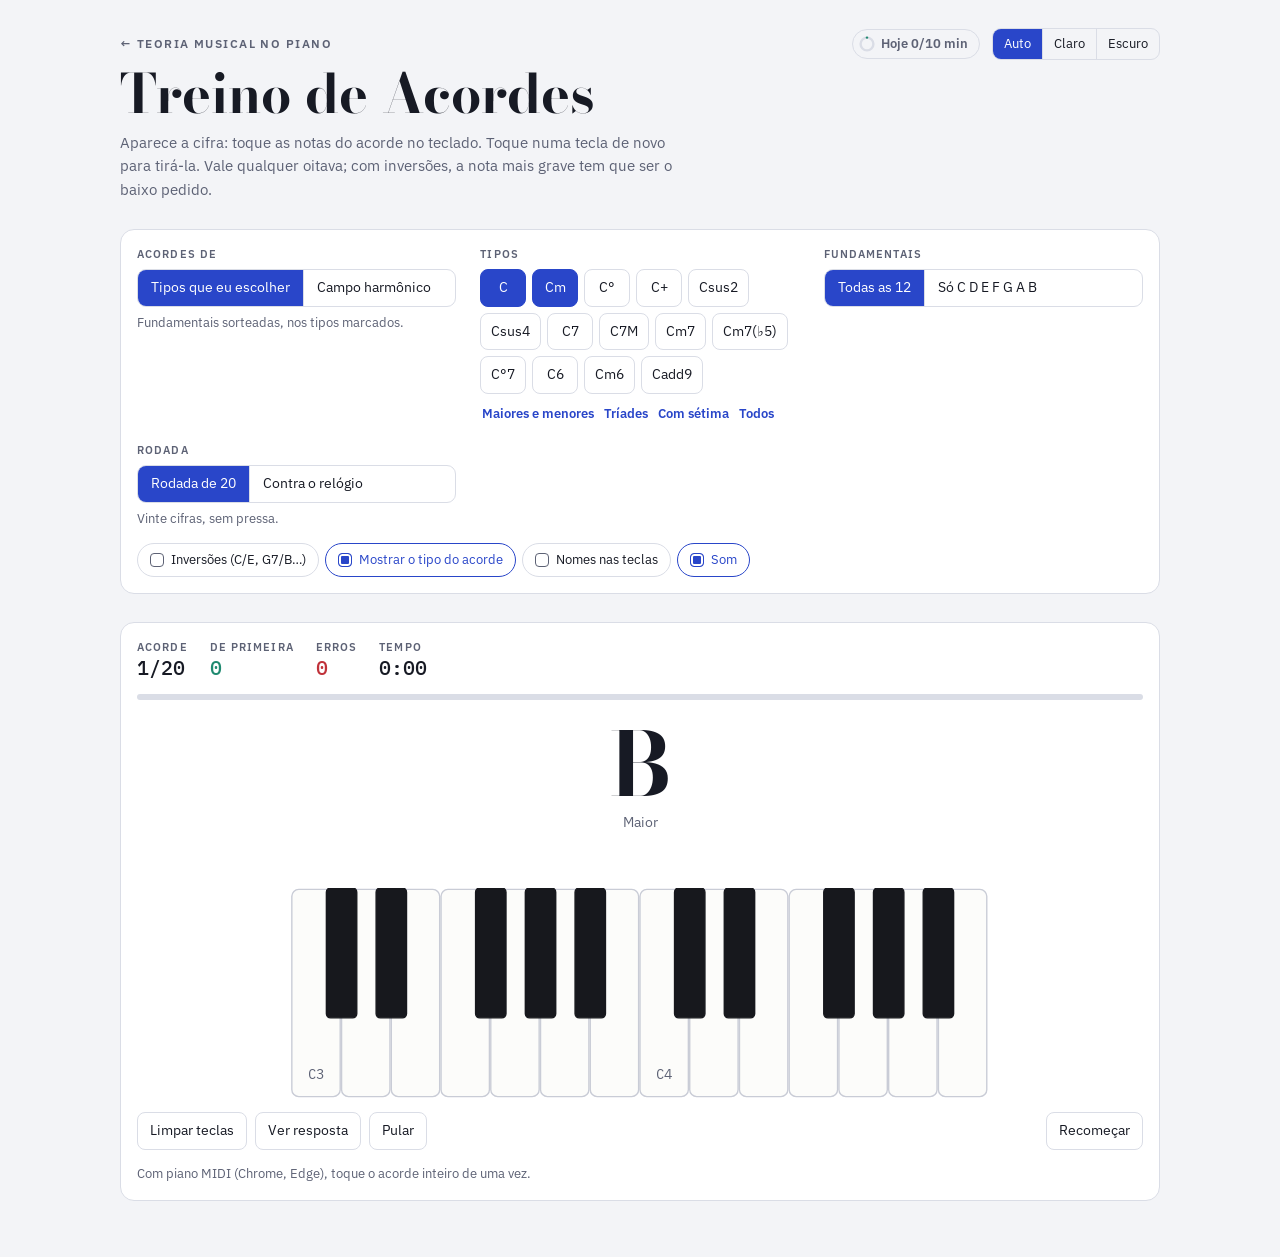
==== acordes.html @ 909e8b54 "Treino de Acordes: ver a cifra e tocar no teclado Nova página acordes.html: tipos escolhidos (tríade" ====
<!doctype html>
<html lang="pt-BR">
<head>
<meta charset="utf-8">
<meta name="viewport" content="width=device-width,initial-scale=1,viewport-fit=cover">
<meta name="description" content="Treino de acordes: veja a cifra e toque as notas no teclado. Tríades, tétrades, inversões e campo harmônico.">
<meta name="theme-color" content="#F3F4F7" media="(prefers-color-scheme: light)">
<meta name="theme-color" content="#10121A" media="(prefers-color-scheme: dark)">
<meta name="apple-mobile-web-app-capable" content="yes">
<meta name="mobile-web-app-capable" content="yes">
<meta name="apple-mobile-web-app-title" content="Teoria no Piano">
<link rel="icon" href="icon.svg" type="image/svg+xml">
<link rel="apple-touch-icon" href="apple-touch-icon.png">
<link rel="manifest" href="manifest.webmanifest">
<link rel="stylesheet" href="style.css">
<script src="theme.js"></script>
<script src="versao.js" defer></script>
<script src="music.js"></script>
<script src="progresso.js"></script>
<title>Treino de Acordes</title>
<link rel="preconnect" href="https://fonts.googleapis.com">
<link rel="preconnect" href="https://fonts.gstatic.com" crossorigin>
<link rel="stylesheet" href="https://fonts.googleapis.com/css2?family=Bodoni+Moda:opsz,wght@6..96,500;6..96,700&family=IBM+Plex+Mono:wght@400;500&family=IBM+Plex+Sans:wght@400;500;600&display=swap">
<style>
section{display:flex;flex-direction:column;gap:12px}
.card{background:var(--surface);border:1px solid var(--line);border-radius:14px;padding:16px;display:flex;flex-direction:column;gap:14px;min-width:0}
.lbl{font-size:11px;letter-spacing:.1em;text-transform:uppercase;color:var(--muted);font-weight:600}
.row{display:flex;flex-wrap:wrap;gap:6px;align-items:center}
.ctls{display:grid;grid-template-columns:repeat(auto-fit,minmax(260px,1fr));gap:14px 24px}
.ctl{display:flex;flex-direction:column;gap:6px;min-width:0}
.chip{font-family:var(--sans)}
.chip.mono{font-family:var(--mono)}
#tonics{display:grid;grid-template-columns:repeat(6,minmax(0,1fr));gap:4px;max-width:420px}
#tonics .chip{min-width:0;padding:6px 3px;font-size:13px;font-family:var(--mono)}
.toggle{border:1px solid var(--line);background:transparent;border-radius:999px;padding:6px 12px;font-size:13px;display:inline-flex;gap:7px;align-items:center}
.toggle::before{content:"";width:14px;height:14px;border-radius:4px;border:1.5px solid var(--muted);box-sizing:border-box}
.toggle[aria-pressed="true"]{border-color:var(--accent);color:var(--accent)}
.toggle[aria-pressed="true"]::before{background:var(--accent);border-color:var(--accent);box-shadow:inset 0 0 0 2px var(--surface)}
.link{border:0;background:none;color:var(--accent);font-size:13px;font-weight:600;padding:4px 2px}
.link:hover{text-decoration:underline}

.stats{display:flex;flex-wrap:wrap;gap:8px 22px;align-items:baseline}
.stat{display:flex;flex-direction:column}
.stat b{font-family:var(--mono);font-size:20px;font-weight:500;line-height:1.2}
.stat.ok b{color:var(--t)} .stat.err b{color:var(--d)}
.stat.rec{margin-left:auto;text-align:right}
.bar{height:6px;border-radius:99px;background:var(--line);overflow:hidden}
.bar span{display:block;height:100%;width:0;background:var(--accent);border-radius:inherit;transition:width .2s}
.prompt{display:flex;flex-direction:column;align-items:center;gap:4px;padding:6px 0 2px;text-align:center}
.cifra{font-family:var(--display);font-weight:700;font-size:clamp(56px,12vw,88px);line-height:1}
.cifra.ok{color:var(--t)}
.sub{font-size:14px;color:var(--muted);min-height:1.4em}
.feedback{min-height:1.6em;font-size:15px;font-weight:600;margin:0;text-align:center}
.feedback.ok{color:var(--t)} .feedback.err{color:var(--d)}
.kbd-scroll{overflow-x:auto;max-width:100%;-webkit-overflow-scrolling:touch}
#piano{display:block;width:100%;height:auto;max-height:210px;touch-action:manipulation;user-select:none;-webkit-user-select:none}
.actions{display:flex;flex-wrap:wrap;gap:8px;align-items:center}
.result{display:grid;grid-template-columns:minmax(0,1fr) minmax(0,1.2fr);gap:14px}
.big{font-family:var(--display);font-weight:700;font-size:clamp(44px,8vw,64px);line-height:1}
.big small{font-size:.45em;color:var(--muted);font-weight:500}
dl{display:grid;grid-template-columns:auto 1fr;gap:6px 14px;margin:0;font-size:14px}
dt{color:var(--muted)} dd{margin:0;font-family:var(--mono);font-size:13.5px}
.missed{display:flex;flex-wrap:wrap;gap:6px}
.missed span{font-family:var(--mono);font-size:13px;padding:4px 9px;border-radius:999px;background:var(--d-soft);color:var(--d)}
.newrec{color:var(--t);font-weight:600;font-size:14px;margin:0}
.empty{color:var(--muted);font-size:14px;margin:0}
@media (max-width:700px){ .result{grid-template-columns:1fr} }
</style>
</head>
<body>
<div class="wrap">
  <header>
    <div class="top-bar">
      <a class="eyebrow" href="index.html">← Teoria musical no piano</a>
      <div class="seg theme" id="theme" role="group" aria-label="Tema"></div>
    </div>
    <h1>Treino de Acordes</h1>
    <p class="lede">Aparece a cifra: toque as notas do acorde no teclado. Toque numa tecla de novo para tirá-la. Vale qualquer oitava; com inversões, a nota mais grave tem que ser o baixo pedido.</p>
  </header>

  <section>
    <div class="card">
      <div class="ctls">
        <div class="ctl"><span class="lbl">Acordes de</span><div class="seg" id="sources" role="group" aria-label="De onde vêm os acordes"></div><span class="hint" id="sourceHint"></span></div>
        <div class="ctl" id="typesCtl"><span class="lbl">Tipos</span><div class="row" id="types" role="group" aria-label="Tipos de acorde"></div><div class="row" id="presets"></div></div>
        <div class="ctl" id="rootsCtl"><span class="lbl">Fundamentais</span><div class="seg" id="roots" role="group" aria-label="Fundamentais"></div></div>
        <div class="ctl" id="fieldCtl"><span class="lbl">Tom</span><div class="row"><div class="seg" id="modes" role="group" aria-label="Escala"></div><div class="seg" id="sizes" role="group" aria-label="Tríades ou tétrades"></div></div><div id="tonics" role="group" aria-label="Tom"></div></div>
        <div class="ctl"><span class="lbl">Rodada</span><div class="seg" id="rounds" role="group" aria-label="Rodada"></div><span class="hint" id="roundHint"></span></div>
      </div>
      <div class="row" id="opts"></div>
    </div>
  </section>

  <section id="train">
    <div class="card">
      <div class="stats">
        <div class="stat"><span class="lbl">Acorde</span><b id="sNum"></b></div>
        <div class="stat ok"><span class="lbl">De primeira</span><b id="sOk">0</b></div>
        <div class="stat err"><span class="lbl">Erros</span><b id="sErr">0</b></div>
        <div class="stat"><span class="lbl" id="sTimeLbl">Tempo</span><b id="sTime">0:00</b></div>
        <div class="stat rec" id="recBox" hidden><span class="lbl">Recorde</span><b id="sRec">–</b></div>
      </div>
      <div class="bar"><span id="bar"></span></div>
      <div class="prompt"><div class="cifra" id="cifra" aria-live="polite"></div><div class="sub" id="sub"></div></div>
      <p class="feedback" id="fb" aria-live="polite"></p>
      <div class="kbd-scroll"><svg id="piano" role="group" aria-label="Teclado: toque as notas do acorde"></svg></div>
      <div class="actions">
        <button class="btn" id="clear" type="button">Limpar teclas</button>
        <button class="btn" id="hint" type="button">Ver resposta</button>
        <button class="btn" id="skip" type="button">Pular</button>
        <button class="btn" id="restart" type="button" style="margin-left:auto">Recomeçar</button>
      </div>
      <span class="hint" id="midiInfo">Com piano MIDI (Chrome, Edge), toque o acorde inteiro de uma vez.</span>
    </div>
  </section>

  <section id="done" hidden>
    <h2>Resultado</h2>
    <div class="result">
      <div class="card">
        <span class="lbl" id="rLbl">Acertos de primeira</span>
        <div class="big" id="rScore"></div>
        <p class="newrec" id="rRec" hidden></p>
        <dl><dt>Erros</dt><dd id="rErr"></dd><dt>Tempo</dt><dd id="rTime"></dd><dt>Por acorde</dt><dd id="rAvg"></dd></dl>
        <div class="actions"><button class="btn primary" id="again" type="button">Treinar de novo</button></div>
      </div>
      <div class="card"><span class="lbl">Acordes em que você errou</span><div class="missed" id="rMissed"></div></div>
    </div>
  </section>
</div>

<script>
(function(){
  const {parse,niceT,spellAt,playNotes,keyboard,midi}=Music;
  const $=id=>document.getElementById(id);
  function h(tag,attrs={},...kids){const e=document.createElement(tag);for(const k in attrs){if(k==='class')e.className=attrs[k];else e.setAttribute(k,attrs[k]);}kids.flat().forEach(c=>c!=null&&e.append(c));return e;}
  const rnd=a=>a[Math.floor(Math.random()*a.length)];
  const store=(k,v)=>{try{localStorage.setItem(k,JSON.stringify(v));}catch(e){}};
  const load=(k,d)=>{try{return JSON.parse(localStorage.getItem(k))??d;}catch(e){return d;}};
  const fmtTime=ms=>{const s=Math.max(0,Math.round(ms/1000));return Math.floor(s/60)+':'+String(s%60).padStart(2,'0');};

  // Tipos: semitons, graus (letras a partir da fundamental, para a grafia) e sufixo da cifra
  const TYPES=[
    ['M','Maior','',[0,4,7],[0,2,4]],['m','Menor','m',[0,3,7],[0,2,4]],['dim','Diminuto','°',[0,3,6],[0,2,4]],['aug','Aumentado','+',[0,4,8],[0,2,4]],
    ['sus2','Sus2','sus2',[0,2,7],[0,1,4]],['sus4','Sus4','sus4',[0,5,7],[0,3,4]],
    ['7','Com sétima (7)','7',[0,4,7,10],[0,2,4,6]],['7M','Sétima maior (7M)','7M',[0,4,7,11],[0,2,4,6]],['m7','Menor com sétima (m7)','m7',[0,3,7,10],[0,2,4,6]],
    ['m7b5','Meio-diminuto (m7(♭5))','m7(♭5)',[0,3,6,10],[0,2,4,6]],['dim7','Diminuto com sétima (°7)','°7',[0,3,6,9],[0,2,4,6]],
    ['6','Com sexta (6)','6',[0,4,7,9],[0,2,4,5]],['m6','Menor com sexta (m6)','m6',[0,3,7,9],[0,2,4,5]],['add9','Com nona (add9)','add9',[0,4,7,2],[0,2,4,1]]
  ].map(([k,name,suf,iv,deg])=>({k,name,suf,iv,deg}));
  const T=k=>TYPES.find(t=>t.k===k);
  const PRESETS=[['Maiores e menores',['M','m']],['Tríades',['M','m','dim','aug']],['Com sétima',['7','7M','m7','m7b5','dim7']],['Todos',TYPES.map(t=>t.k)]];
  // Grafias usuais de cada fundamental (acordes maiores e menores preferem grafias diferentes)
  const ROOTS_MAJ=['C','Db','D','Eb','E','F','F#','G','Ab','A','Bb','B'], ROOTS_MIN=['C','C#','D','Eb','E','F','F#','G','G#','A','Bb','B'];
  const SCALES={maior:{name:'Maior',iv:[0,2,4,5,7,9,11],tonics:ROOTS_MAJ,tri:['M','m','m','M','M','m','dim'],tet:['7M','m7','m7','7M','7','m7','m7b5'],roman:['I','ii','iii','IV','V','vi','vii°']},
    menor:{name:'Menor',iv:[0,2,3,5,7,8,11],tonics:ROOTS_MIN,tri:['m','dim','M','m','M','M','dim'],tet:['m7','m7b5','7M','m7','7','7M','dim7'],roman:['i','ii°','III','iv','V','VI','vii°']}};
  const TOTAL=20, CLOCK=60;

  const S={source:'livre',types:['M','m'],roots:'todas',mode:'maior',tonic:'C',size:'tri',round:'count',inv:false,formula:true,names:false,sound:true};
  Object.assign(S,load('acordes-cfg',{}));
  S.types=(S.types||[]).filter(k=>T(k)); if(!S.types.length) S.types=['M','m'];
  if(!SCALES[S.mode]) S.mode='maior'; if(!SCALES[S.mode].tonics.includes(S.tonic)) S.tonic='C';
  const save=()=>store('acordes-cfg',S);
  const timed=()=>S.round==='clock';

  // ---------- Acordes ----------
  function makeChord(rootName,type,degree){
    const t=T(type), {li,pc}=parse(rootName);
    const notes=t.iv.map((x,i)=>spellAt(li+t.deg[i],(pc+x)%12));
    // Inversão: 3ª, 5ª ou 7ª no baixo (na add9, só 3ª ou 5ª); 0 = fundamental no baixo
    const options=t.k==='add9'?3:t.iv.length, inv=S.inv?Math.floor(Math.random()*options):0;
    const bass=inv?notes[inv]:null;
    return {type:t,notes,pcs:new Set(notes.map(n=>n.pc)),bass,degree,cifra:niceT(rootName)+t.suf+(bass?'/'+bass.name:'')};
  }
  function genChord(prev){
    let c, tries=0;
    do{
      if(S.source==='campo'){const Sc=SCALES[S.mode], {li,pc}=parse(S.tonic), d=Math.floor(Math.random()*7), n=spellAt(li+d,(pc+Sc.iv[d])%12);
        c=makeChord(n.letter+(n.acc>0?'#'.repeat(n.acc):'b'.repeat(-n.acc)),(S.size==='tri'?Sc.tri:Sc.tet)[d],Sc.roman[d]);}
      else {const type=rnd(S.types), minorish=/^m|dim/.test(type), pool=(minorish?ROOTS_MIN:ROOTS_MAJ).filter(r=>S.roots==='todas'||r.length===1);
        c=makeChord(rnd(pool),type,null);}
    }while(prev&&c.cifra===prev.cifra&&tries++<20);
    return c;
  }
  const noteList=c=>c.notes.map(n=>n.sol).join(' – ');

  // ---------- Rodada ----------
  let R=null, held=new Set(), sel=new Map(); // sel: tecla → 'ok' | 'bad' (teclado da tela); held: teclas presas no MIDI
  const kb=keyboard($('piano'),m=>tap(m));
  function newRound(){
    R={i:0,items:[],errors:0,start:null,end:null,revealed:false,locked:false};
    R.items.push({c:genChord(null),tries:0});
    $('done').hidden=true; sel.clear(); show(); stats();
  }
  const cur=()=>R.items[R.i];
  function show(){
    const it=cur(), c=it.c;
    $('cifra').textContent=c.cifra; $('cifra').className='cifra';
    const parts=[];
    if(c.degree) parts.push('Grau '+c.degree+' em '+niceT(S.tonic)+' '+SCALES[S.mode].name.toLowerCase());
    if(S.formula) parts.push(c.type.name+(c.bass?' · baixo em '+c.bass.sol:''));
    $('sub').textContent=parts.join(' · ');
    setFb('',''); drawKeys();
  }
  function drawKeys(){
    const it=R&&cur(), fills=new Map();
    sel.forEach((v,m)=>fills.set(m,v==='ok'?'var(--t)':'var(--d)'));
    // Resposta: a nota do baixo (ou a fundamental) na oitava de baixo e as outras logo acima dela
    const marks=new Set();
    if(R&&R.revealed&&it){const b=48+(it.c.bass||it.c.notes[0]).pc; it.c.notes.forEach(n=>marks.add(b+((n.pc-b)%12+12)%12));}
    kb.set({lo:48,hi:71,names:S.names,fills,marks});
  }
  function setFb(t,cls){$('fb').textContent=t;$('fb').className='feedback'+(cls?' '+cls:'');}
  const recKey=()=>[S.source,S.source==='campo'?S.mode+S.tonic+S.size:S.types.slice().sort().join('.')+S.roots,S.inv?1:0].join('|');
  function stats(){
    const ok=R.items.filter(x=>x.done&&!x.tries).length, el=R.start?(R.end||Date.now())-R.start:0;
    $('sNum').textContent=timed()?String(R.i):Math.min(R.i+1,TOTAL)+'/'+TOTAL; $('sOk').textContent=ok; $('sErr').textContent=R.errors;
    $('sTimeLbl').textContent=timed()?'Restam':'Tempo';
    $('sTime').textContent=fmtTime(timed()?CLOCK*1000-el:el);
    $('bar').style.width=(timed()?Math.min(100,el/CLOCK/10):R.i/TOTAL*100)+'%';
    $('recBox').hidden=!timed(); const rec=load('acordes-recordes',{})[recKey()]; $('sRec').textContent=rec!=null?rec:'–';
  }
  setInterval(()=>{if(!R||!R.start||R.end) return; stats(); if(timed()&&Date.now()-R.start>=CLOCK*1000){R.end=Date.now();finish();}},250);

  // Tecla do teclado da tela: liga/desliga. Nota fora do acorde conta erro e fica vermelha até você tirar.
  function tap(m){
    if(!R||R.end||R.locked) return;
    const it=cur(), okKeys=()=>[...sel].filter(([,v])=>v==='ok').map(([k])=>k);
    if(sel.has(m)){sel.delete(m); if(okKeys().length) check(okKeys()); else setFb('',''); drawKeys(); return;}  // tirar uma tecla também confere de novo
    if(S.sound) playNotes([m],{dur:0.9});
    if(!R.start) R.start=Date.now();
    if(it.c.pcs.has(m%12)){sel.set(m,'ok'); check(okKeys());}
    else {sel.set(m,'bad'); miss(it,'Essa nota não está no acorde.');}
    drawKeys();
  }
  // Piano MIDI: confere o que está pressionado junto
  function midiOn(m){
    if(!R||R.end||R.locked) return; const it=cur(); if(!R.start) R.start=Date.now();
    held.add(m); if(!it.c.pcs.has(m%12)){miss(it,'Essa nota não está no acorde.'); return;}
    check([...held]);
  }
  function check(ms){
    const it=cur(), c=it.c, pcs=new Set(ms.map(m=>m%12));
    if(![...c.pcs].every(p=>pcs.has(p))) {setFb('Faltam '+(c.pcs.size-[...c.pcs].filter(p=>pcs.has(p)).length)+' nota(s).',''); return;}
    if([...sel.values()].includes('bad')){setFb('Tire a nota vermelha.','err'); return;}
    if(ms.some(m=>!c.pcs.has(m%12))){setFb('Solte a nota que não é do acorde.','err'); return;}
    if(c.bass&&Math.min(...ms)%12!==c.bass.pc){setFb('As notas estão certas, mas o baixo (a mais grave) tem que ser '+c.bass.sol+'.','err'); return;}
    success(it,ms);
  }
  function miss(it,msg){
    it.tries++; R.errors++;
    if(it.tries>=3&&!R.revealed){R.revealed=true; msg+=' A resposta está marcada no teclado: '+noteList(it.c)+'.';}
    setFb(msg,'err'); stats();
  }
  function success(it,ms){
    it.done=true; R.locked=true; Progress.log('acordes:cifra',it.tries===0);
    if(S.sound) playNotes(ms.slice().sort((a,b)=>a-b),{dur:1.3});
    $('cifra').className='cifra ok'; setFb((it.tries?'Isso! ':'Certo! ')+it.c.cifra+' = '+noteList(it.c),'ok');
    R.i++; stats();
    setTimeout(()=>{
      if(!timed()&&R.i>=TOTAL){R.end=Date.now(); finish(); return;}
      if(R.end) return;
      R.items.push({c:genChord(it.c),tries:0}); R.revealed=false; R.locked=false; sel.clear(); show();
    },S.sound?1100:700);
  }
  function finish(){
    R.locked=true; const done=R.items.filter(x=>x.done), ok=done.filter(x=>!x.tries).length, time=(R.end||Date.now())-(R.start||Date.now());
    $('rLbl').textContent=timed()?'Certos de primeira em '+CLOCK+' s':'Acertos de primeira';
    $('rScore').innerHTML=''; $('rScore').append(String(ok),h('small',{},timed()?' de '+done.length:' / '+done.length));
    $('rRec').hidden=true;
    if(timed()){const recs=load('acordes-recordes',{}),old=recs[recKey()];
      if(old==null||ok>old){recs[recKey()]=ok;store('acordes-recordes',recs); if(ok){$('rRec').hidden=false;$('rRec').textContent=old==null?'Primeiro recorde destas opções!':'Novo recorde! O anterior era '+old+'.';}}}
    $('rErr').textContent=R.errors; $('rTime').textContent=fmtTime(time); $('rAvg').textContent=done.length?(time/done.length/1000).toFixed(1).replace('.',',')+' s':'–';
    const miss=new Map(); R.items.filter(x=>x.tries).forEach(x=>miss.set(x.c.cifra,(miss.get(x.c.cifra)||0)+x.tries));
    const box=$('rMissed'); box.innerHTML='';
    if(!miss.size) box.append(h('p',{class:'empty'},'Nenhum erro. Acrescente tipos, inversões ou tente contra o relógio.'));
    [...miss].sort((a,b)=>b[1]-a[1]).forEach(([k,c])=>box.append(h('span',{},k+(c>1?' ×'+c:''))));
    stats(); $('done').hidden=false; $('done').scrollIntoView({behavior:'smooth',block:'start'});
  }
  $('clear').onclick=()=>{sel.clear();drawKeys();setFb('','');};
  $('hint').onclick=()=>{if(!R||R.end) return; const it=cur(); if(!it.tries){it.tries=1;} R.revealed=true; setFb(it.c.cifra+' = '+noteList(it.c)+(it.c.bass?' (baixo em '+it.c.bass.sol+')':''),'err'); drawKeys(); stats();};
  $('skip').onclick=()=>{if(!R||R.end||R.locked) return; const it=cur(); it.tries=Math.max(it.tries,1); R.errors++; it.done=true; Progress.log('acordes:cifra',false);
    R.i++; if(!timed()&&R.i>=TOTAL){R.end=Date.now();finish();return;} R.items.push({c:genChord(it.c),tries:0}); R.revealed=false; sel.clear(); show(); stats();};
  $('restart').onclick=newRound;
  $('again').onclick=()=>{newRound();$('train').scrollIntoView({behavior:'smooth',block:'start'});};

  // ---------- Controles ----------
  function seg(box,items,key,{chips=false,mono=false}={}){
    box.innerHTML='';
    items.forEach(([v,label,title])=>{const b=h('button',{type:'button','aria-pressed':String(S[key]===v)},label);if(title)b.title=title;
      if(chips) b.className='chip'+(mono?' mono':'');
      b.onclick=()=>{S[key]=v;save();controls();newRound();};box.append(b);});
  }
  function controls(){
    seg($('sources'),[['livre','Tipos que eu escolher'],['campo','Campo harmônico']],'source');
    $('sourceHint').textContent=S.source==='campo'?'Os sete acordes de um tom, com o grau de cada um.':'Fundamentais sorteadas, nos tipos marcados.';
    $('typesCtl').hidden=$('rootsCtl').hidden=S.source==='campo'; $('fieldCtl').hidden=S.source!=='campo';
    const tb=$('types'); tb.innerHTML='';
    TYPES.forEach(t=>{const on=S.types.includes(t.k), b=h('button',{type:'button',class:'chip','aria-pressed':String(on),title:t.name},'C'+t.suf);
      b.onclick=()=>{const s=new Set(S.types); if(on){if(s.size<=1) return; s.delete(t.k);} else s.add(t.k); S.types=TYPES.map(x=>x.k).filter(k=>s.has(k)); save(); controls(); newRound();};
      tb.append(b);});
    const pb=$('presets'); pb.innerHTML='';
    PRESETS.forEach(([l,v])=>pb.append(Object.assign(h('button',{type:'button',class:'link'},l),{onclick:()=>{S.types=v;save();controls();newRound();}})));
    seg($('roots'),[['todas','Todas as 12'],['naturais','Só C D E F G A B']],'roots');
    seg($('modes'),[['maior','Maior'],['menor','Menor']],'mode');
    if(!SCALES[S.mode].tonics.includes(S.tonic)){const pc=parse(S.tonic).pc;S.tonic=SCALES[S.mode].tonics.find(t=>parse(t).pc===pc);}
    seg($('sizes'),[['tri','Tríades'],['tet','Tétrades']],'size');
    seg($('tonics'),SCALES[S.mode].tonics.map(t=>[t,niceT(t)]),'tonic',{chips:true,mono:true});
    seg($('rounds'),[['count','Rodada de '+TOTAL],['clock','Contra o relógio']],'round');
    $('roundHint').textContent=timed()?'Quantos acordes você acerta de primeira em '+CLOCK+' segundos? O recorde fica salvo.':'Vinte cifras, sem pressa.';
    const ob=$('opts'); ob.innerHTML='';
    [['inv','Inversões (C/E, G7/B…)',true],['formula','Mostrar o tipo do acorde',false],['names','Nomes nas teclas',false],['sound','Som',false]].forEach(([k,l,restart])=>{
      const b=h('button',{type:'button',class:'toggle','aria-pressed':String(!!S[k])},l);
      b.onclick=()=>{S[k]=!S[k];save();b.setAttribute('aria-pressed',String(S[k])); if(restart) newRound(); else {show();}};ob.append(b);});
  }

  midi(m=>midiOn(m),n=>{if(n) $('midiInfo').textContent='Piano MIDI conectado: toque o acorde inteiro de uma vez.';},m=>held.delete(m));
  document.addEventListener('touchend',()=>playNotes([]),{passive:true});

  Progress.track(); controls(); newRound();
})();
</script>
</body>
</html>
---- style.css ----
/* Base compartilhada por todas as páginas: tokens de cor, tipografia e controles comuns */
:root{color-scheme:light;box-sizing:border-box;padding-top:env(safe-area-inset-top,0px);padding-bottom:env(safe-area-inset-bottom,0px)}
body{margin:0}
img{max-width:100%}
[hidden]{display:none!important}
button{-webkit-tap-highlight-color:transparent;touch-action:manipulation}

:root{
  --bg:#F3F4F7; --surface:#FFFFFF; --ink:#171A24; --muted:#5D6275; --line:#DADDE6;
  --accent:#2946C9; --accent-soft:#E3E8FB; --on-accent:#FFFFFF;
  --t:#1F8A70; --sd:#B97F08; --d:#C0323A;
  --t-soft:#DDF1EB; --sd-soft:#F7ECD3; --d-soft:#F8E0E1;
  --kw:#FCFCFA; --kw-edge:#C9CCD6; --kb:#17181D; --dot:#9AA3C2;
  --display:"Bodoni Moda", "Didot", "Bodoni 72", Georgia, serif;
  --sans:"IBM Plex Sans", system-ui, -apple-system, "Segoe UI", sans-serif;
  --mono:"IBM Plex Mono", ui-monospace, "SFMono-Regular", Menlo, monospace;
}
@media (prefers-color-scheme: dark){
  :root:not([data-theme="light"]){
    color-scheme:dark;
    --bg:#10121A; --surface:#181B26; --ink:#E8EAF2; --muted:#9BA1B6; --line:#2A2F40;
    --accent:#8397FF; --accent-soft:#232B52; --on-accent:#0E1120;
    --t:#4CC6A5; --sd:#E3B04B; --d:#F07078;
    --t-soft:#15302A; --sd-soft:#342913; --d-soft:#3A1C20;
    --kw:#E7E6E1; --kw-edge:#5A5F70; --kb:#0A0B0F; --dot:#6E7797;
  }
}
:root[data-theme="dark"]{
  color-scheme:dark;
  --bg:#10121A; --surface:#181B26; --ink:#E8EAF2; --muted:#9BA1B6; --line:#2A2F40;
  --accent:#8397FF; --accent-soft:#232B52; --on-accent:#0E1120;
  --t:#4CC6A5; --sd:#E3B04B; --d:#F07078;
  --t-soft:#15302A; --sd-soft:#342913; --d-soft:#3A1C20;
  --kw:#E7E6E1; --kw-edge:#5A5F70; --kb:#0A0B0F; --dot:#6E7797;
}
*{box-sizing:border-box}
body{background:var(--bg);color:var(--ink);font-family:var(--sans);font-size:15px;line-height:1.55;padding-inline:16px;padding-block:28px 56px}
.wrap{max-width:1040px;margin:0 auto;display:flex;flex-direction:column;gap:28px}
header{display:flex;flex-direction:column;gap:6px}
.top-bar{display:flex;flex-wrap:wrap;align-items:center;justify-content:space-between;gap:8px 12px}
.eyebrow{font-size:12px;letter-spacing:.12em;text-transform:uppercase;color:var(--muted);font-weight:600}
a.eyebrow{text-decoration:none}
a.eyebrow:hover{color:var(--accent)}
h1{font-family:var(--display);font-weight:700;font-size:clamp(34px,6vw,54px);line-height:1.02;margin:0;text-wrap:balance}
.lede{max-width:62ch;color:var(--muted);margin:4px 0 0}
h2{font-family:var(--display);font-weight:700;font-size:26px;margin:0;text-wrap:balance}
.hint{font-size:13px;color:var(--muted)}

button{font:inherit;color:inherit;cursor:pointer}
button:focus-visible,a:focus-visible{outline:2px solid var(--accent);outline-offset:2px}
.seg{display:inline-flex;border:1px solid var(--line);border-radius:9px;overflow:hidden}
.seg button{border:0;background:transparent;padding:7px 13px;font-size:14px}
.seg button+button{border-left:1px solid var(--line)}
.seg button[aria-pressed="true"]{background:var(--accent);color:var(--on-accent)}
.seg.theme button{padding:5px 11px;font-size:13px}
.chip{border:1px solid var(--line);background:transparent;border-radius:8px;min-width:46px;padding:7px 10px;font-family:var(--mono);font-size:14px;transition:background .15s,border-color .15s}
.chip:hover{border-color:var(--accent)}
.chip[aria-pressed="true"]{background:var(--accent);border-color:var(--accent);color:var(--on-accent)}
.btn{border:1px solid var(--line);background:transparent;border-radius:8px;padding:7px 12px;font-size:14px;display:inline-flex;gap:6px;align-items:center}
.btn:hover{border-color:var(--accent);color:var(--accent)}
.btn.primary{background:var(--accent);border-color:var(--accent);color:var(--on-accent)}
.btn.primary:hover{color:var(--on-accent);filter:brightness(1.08)}
.tag{display:inline-flex;align-items:center;gap:6px;font-size:12px;font-weight:600;padding:4px 9px;border-radius:999px;white-space:nowrap}
.tag.T{background:var(--t-soft);color:var(--t)}
.tag.SD{background:var(--sd-soft);color:var(--sd)}
.tag.D{background:var(--d-soft);color:var(--d)}

.today-pill{display:inline-flex;align-items:center;gap:6px;margin-left:auto;font-size:12.5px;font-weight:600;color:var(--muted);text-decoration:none;border:1px solid var(--line);border-radius:999px;padding:4px 11px 4px 6px;white-space:nowrap}
.today-pill svg{width:16px;height:16px;flex:none}
.today-pill:hover{border-color:var(--accent);color:var(--accent)}
.today-pill.met{color:var(--t);border-color:var(--t)}

.update-toast{position:fixed;left:16px;right:16px;bottom:calc(16px + env(safe-area-inset-bottom,0px));margin:0 auto;max-width:460px;z-index:50;display:flex;align-items:center;gap:8px;background:var(--surface);color:var(--ink);border:1px solid var(--accent);border-radius:12px;padding:10px 10px 10px 16px;box-shadow:0 8px 28px rgba(0,0,0,.18);font-size:14px;font-weight:600}
.update-toast span{flex:1}

@media (max-width:600px){
  .seg button,.chip,.btn{min-height:40px}
}
@media (prefers-reduced-motion:reduce){*{transition:none!important}}
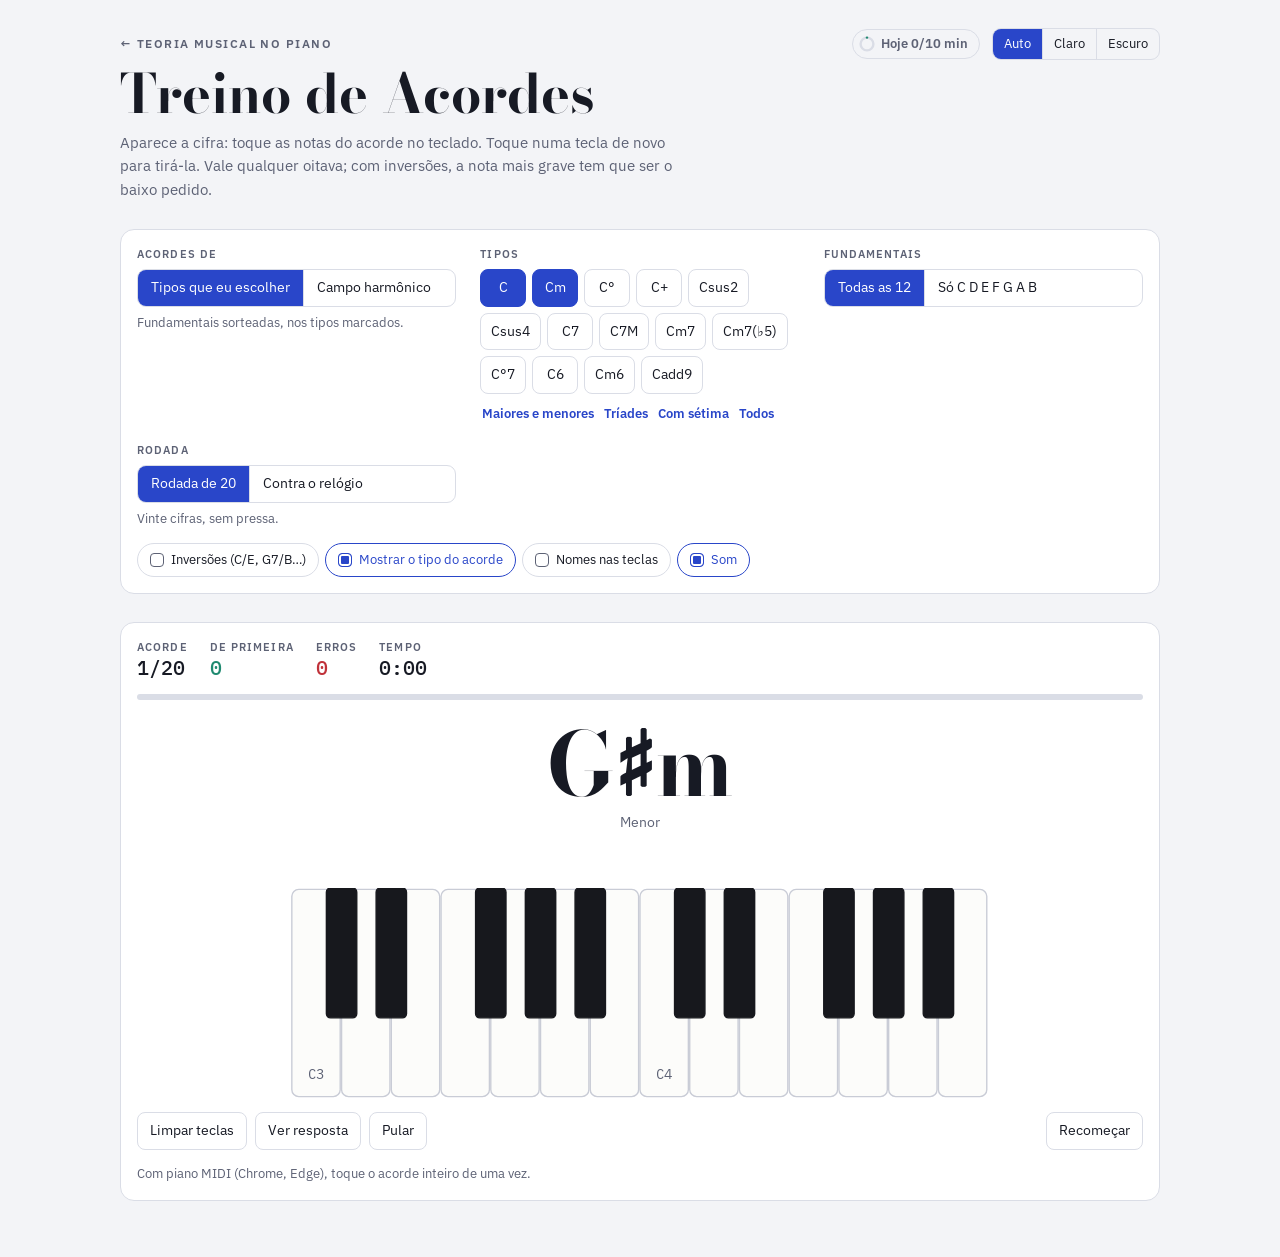
==== commit 3e4d80dd: "Sorteio sem repetições em todos os treinos Novo sorteio em music.js, como um baralho (bag/bagFor): c" ====
--- a/acordes.html
+++ b/acordes.html
@@ -134,7 +134,6 @@
   const {parse,niceT,spellAt,playNotes,keyboard,midi}=Music;
   const $=id=>document.getElementById(id);
   function h(tag,attrs={},...kids){const e=document.createElement(tag);for(const k in attrs){if(k==='class')e.className=attrs[k];else e.setAttribute(k,attrs[k]);}kids.flat().forEach(c=>c!=null&&e.append(c));return e;}
-  const rnd=a=>a[Math.floor(Math.random()*a.length)];
   const store=(k,v)=>{try{localStorage.setItem(k,JSON.stringify(v));}catch(e){}};
   const load=(k,d)=>{try{return JSON.parse(localStorage.getItem(k))??d;}catch(e){return d;}};
   const fmtTime=ms=>{const s=Math.max(0,Math.round(ms/1000));return Math.floor(s/60)+':'+String(s%60).padStart(2,'0');};
@@ -171,16 +170,19 @@
     const bass=inv?notes[inv]:null;
     return {type:t,notes,pcs:new Set(notes.map(n=>n.pc)),bass,degree,cifra:niceT(rootName)+t.suf+(bass?'/'+bass.name:'')};
   }
-  function genChord(prev){
-    let c, tries=0;
-    do{
-      if(S.source==='campo'){const Sc=SCALES[S.mode], {li,pc}=parse(S.tonic), d=Math.floor(Math.random()*7), n=spellAt(li+d,(pc+Sc.iv[d])%12);
-        c=makeChord(n.letter+(n.acc>0?'#'.repeat(n.acc):'b'.repeat(-n.acc)),(S.size==='tri'?Sc.tri:Sc.tet)[d],Sc.roman[d]);}
-      else {const type=rnd(S.types), minorish=/^m|dim/.test(type), pool=(minorish?ROOTS_MIN:ROOTS_MAJ).filter(r=>S.roots==='todas'||r.length===1);
-        c=makeChord(rnd(pool),type,null);}
-    }while(prev&&c.cifra===prev.cifra&&tries++<20);
-    return c;
-  }
+  // Monte de acordes possíveis (fundamental + tipo, ou grau do campo): cada um sai uma vez antes de repetir.
+  // A inversão é sorteada à parte.
+  let deck=null;
+  function newDeck(){deck=Music.bagFor('acordes',[S.source,S.mode,S.tonic,S.size,S.types,S.roots],deckItems,x=>parse(x.root).pc+'|'+x.type);}
+  function deckItems(){
+    let items;
+    if(S.source==='campo'){const Sc=SCALES[S.mode], {li,pc}=parse(S.tonic);
+      items=[...Array(7).keys()].map(d=>{const n=spellAt(li+d,(pc+Sc.iv[d])%12);
+        return {root:n.letter+(n.acc>0?'#'.repeat(n.acc):'b'.repeat(-n.acc)),type:(S.size==='tri'?Sc.tri:Sc.tet)[d],degree:Sc.roman[d]};});}
+    else items=S.types.flatMap(type=>(/^m|dim/.test(type)?ROOTS_MIN:ROOTS_MAJ).filter(r=>S.roots==='todas'||r.length===1).map(root=>({root,type,degree:null})));
+    return items;
+  }
+  function genChord(){const x=deck.next(); return makeChord(x.root,x.type,x.degree);}
   const noteList=c=>c.notes.map(n=>n.sol).join(' – ');
 
   // ---------- Rodada ----------
@@ -188,7 +190,7 @@
   const kb=keyboard($('piano'),m=>tap(m));
   function newRound(){
     R={i:0,items:[],errors:0,start:null,end:null,revealed:false,locked:false};
-    R.items.push({c:genChord(null),tries:0});
+    newDeck(); R.items.push({c:genChord(),tries:0});
     $('done').hidden=true; sel.clear(); show(); stats();
   }
   const cur=()=>R.items[R.i];
@@ -259,7 +261,7 @@
     setTimeout(()=>{
       if(!timed()&&R.i>=TOTAL){R.end=Date.now(); finish(); return;}
       if(R.end) return;
-      R.items.push({c:genChord(it.c),tries:0}); R.revealed=false; R.locked=false; sel.clear(); show();
+      R.items.push({c:genChord(),tries:0}); R.revealed=false; R.locked=false; sel.clear(); show();
     },S.sound?1100:700);
   }
   function finish(){
@@ -279,7 +281,7 @@
   $('clear').onclick=()=>{sel.clear();drawKeys();setFb('','');};
   $('hint').onclick=()=>{if(!R||R.end) return; const it=cur(); if(!it.tries){it.tries=1;} R.revealed=true; setFb(it.c.cifra+' = '+noteList(it.c)+(it.c.bass?' (baixo em '+it.c.bass.sol+')':''),'err'); drawKeys(); stats();};
   $('skip').onclick=()=>{if(!R||R.end||R.locked) return; const it=cur(); it.tries=Math.max(it.tries,1); R.errors++; it.done=true; Progress.log('acordes:cifra',false);
-    R.i++; if(!timed()&&R.i>=TOTAL){R.end=Date.now();finish();return;} R.items.push({c:genChord(it.c),tries:0}); R.revealed=false; sel.clear(); show(); stats();};
+    R.i++; if(!timed()&&R.i>=TOTAL){R.end=Date.now();finish();return;} R.items.push({c:genChord(),tries:0}); R.revealed=false; sel.clear(); show(); stats();};
   $('restart').onclick=newRound;
   $('again').onclick=()=>{newRound();$('train').scrollIntoView({behavior:'smooth',block:'start'});};
 
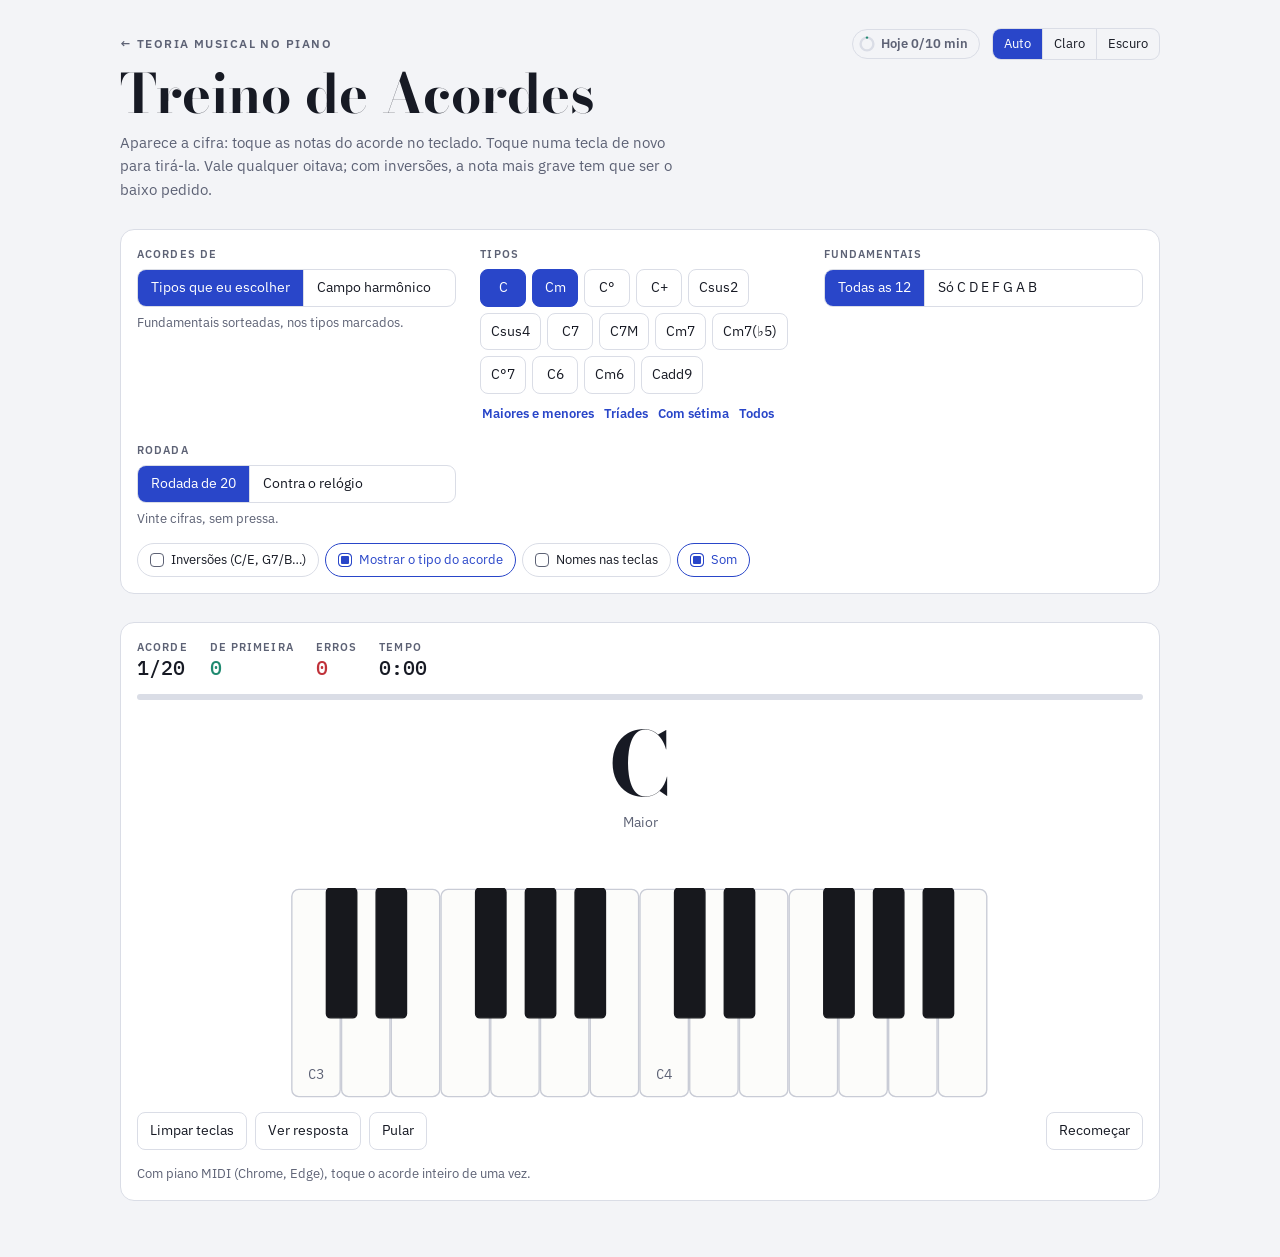
==== commit c377dcc8: "Modo paisagem e teclado que rola sem tocar nota Teclado (music.js): quando é mais largo que a tela, " ====
--- a/acordes.html
+++ b/acordes.html
@@ -91,7 +91,7 @@
     </div>
   </section>
 
-  <section id="train">
+  <section id="train" data-foco>
     <div class="card">
       <div class="stats">
         <div class="stat"><span class="lbl">Acorde</span><b id="sNum"></b></div>
--- a/style.css
+++ b/style.css
@@ -34,7 +34,8 @@
   --kw:#E7E6E1; --kw-edge:#5A5F70; --kb:#0A0B0F; --dot:#6E7797;
 }
 *{box-sizing:border-box}
-body{background:var(--bg);color:var(--ink);font-family:var(--sans);font-size:15px;line-height:1.55;padding-inline:16px;padding-block:28px 56px}
+body{background:var(--bg);color:var(--ink);font-family:var(--sans);font-size:15px;line-height:1.55;padding-block:28px 56px;
+  padding-left:max(16px,env(safe-area-inset-left,0px));padding-right:max(16px,env(safe-area-inset-right,0px))} /* em paisagem, desvia do entalhe */
 .wrap{max-width:1040px;margin:0 auto;display:flex;flex-direction:column;gap:28px}
 header{display:flex;flex-direction:column;gap:6px}
 .top-bar{display:flex;flex-wrap:wrap;align-items:center;justify-content:space-between;gap:8px 12px}
@@ -76,4 +77,32 @@
 @media (max-width:600px){
   .seg button,.chip,.btn{min-height:40px}
 }
+/* Celular deitado (paisagem): cabeçalho compacto e pauta/teclado cabendo na altura da tela */
+@media (orientation:landscape) and (max-height:520px){
+  body{padding-block:10px 28px}
+  .wrap{gap:14px}
+  header{gap:2px}
+  h1{font-size:26px}
+  .lede{display:none}
+  h2{font-size:21px}
+  .card{padding:12px;gap:10px}
+  /* área de treino: tudo mais baixo para pauta e teclado caberem juntos */
+  .stats{gap:2px 16px}
+  .stats .stat b{font-size:15px}
+  .stats .lbl{font-size:9.5px}
+  .bar{height:4px}
+  p.prompt:not(:has(b)){display:none}
+  .prompt b{font-size:20px!important}
+  .feedback{font-size:13.5px;min-height:1.3em}
+  .count{min-height:28px}
+  .count:has(.msg){display:none} /* instruções já estão no botão e no aviso */
+  .count span{font-size:24px}
+  .kbd-scroll svg,#piano,.kbd{max-height:31vh!important}
+  #staff{max-height:30vh}
+  #score{max-height:33vh}
+  svg.score{max-height:40vh}
+  .cifra{font-size:44px!important}
+  #pad{min-height:70px!important}
+  .seg button,.chip,.btn{min-height:34px}
+}
 @media (prefers-reduced-motion:reduce){*{transition:none!important}}
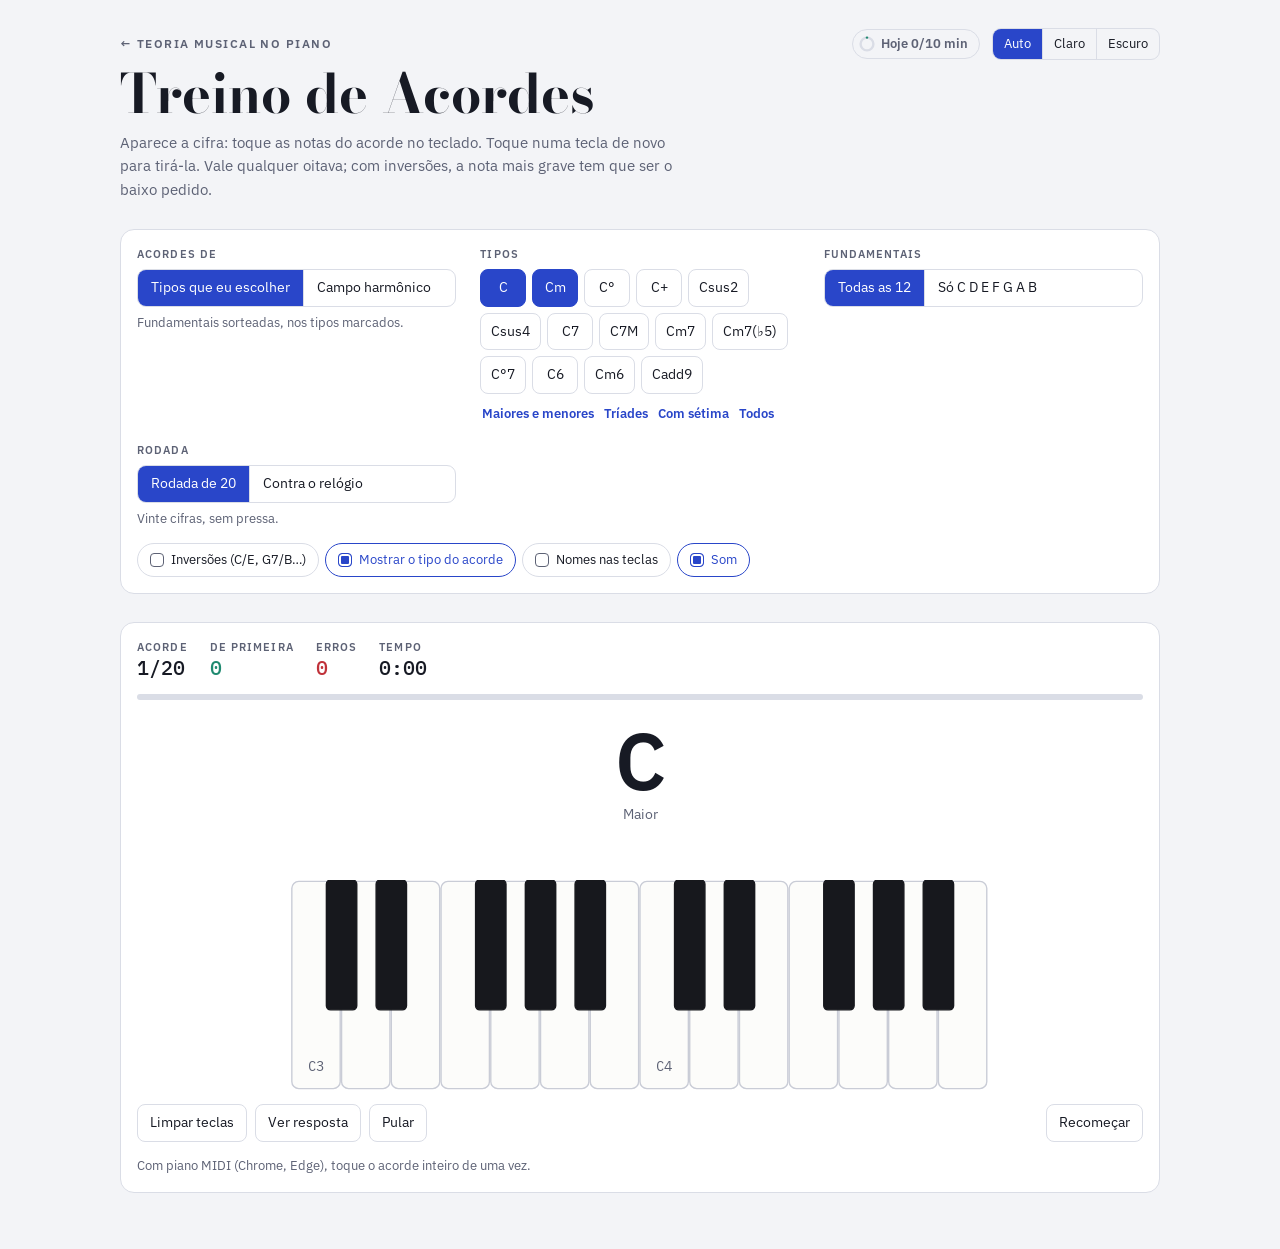
==== commit e2aa3eac: "Cifras numa fonte sem serifa, mais legível Cifras, graus e nomes de tom passam da Bodoni Moda (traço" ====
--- a/acordes.html
+++ b/acordes.html
@@ -47,7 +47,7 @@
 .bar{height:6px;border-radius:99px;background:var(--line);overflow:hidden}
 .bar span{display:block;height:100%;width:0;background:var(--accent);border-radius:inherit;transition:width .2s}
 .prompt{display:flex;flex-direction:column;align-items:center;gap:4px;padding:6px 0 2px;text-align:center}
-.cifra{font-family:var(--display);font-weight:700;font-size:clamp(56px,12vw,88px);line-height:1}
+.cifra{font-family:var(--chord);font-weight:600;font-size:clamp(52px,11vw,80px);line-height:1;letter-spacing:-.01em}
 .cifra.ok{color:var(--t)}
 .sub{font-size:14px;color:var(--muted);min-height:1.4em}
 .feedback{min-height:1.6em;font-size:15px;font-weight:600;margin:0;text-align:center}
--- a/style.css
+++ b/style.css
@@ -14,6 +14,8 @@
   --display:"Bodoni Moda", "Didot", "Bodoni 72", Georgia, serif;
   --sans:"IBM Plex Sans", system-ui, -apple-system, "Segoe UI", sans-serif;
   --mono:"IBM Plex Mono", ui-monospace, "SFMono-Regular", Menlo, monospace;
+  /* Cifras, graus e nomes de tom: traço uniforme, sem confundir C com G (a --display é só para títulos) */
+  --chord:"IBM Plex Sans", system-ui, -apple-system, "Segoe UI", sans-serif;
 }
 @media (prefers-color-scheme: dark){
   :root:not([data-theme="light"]){
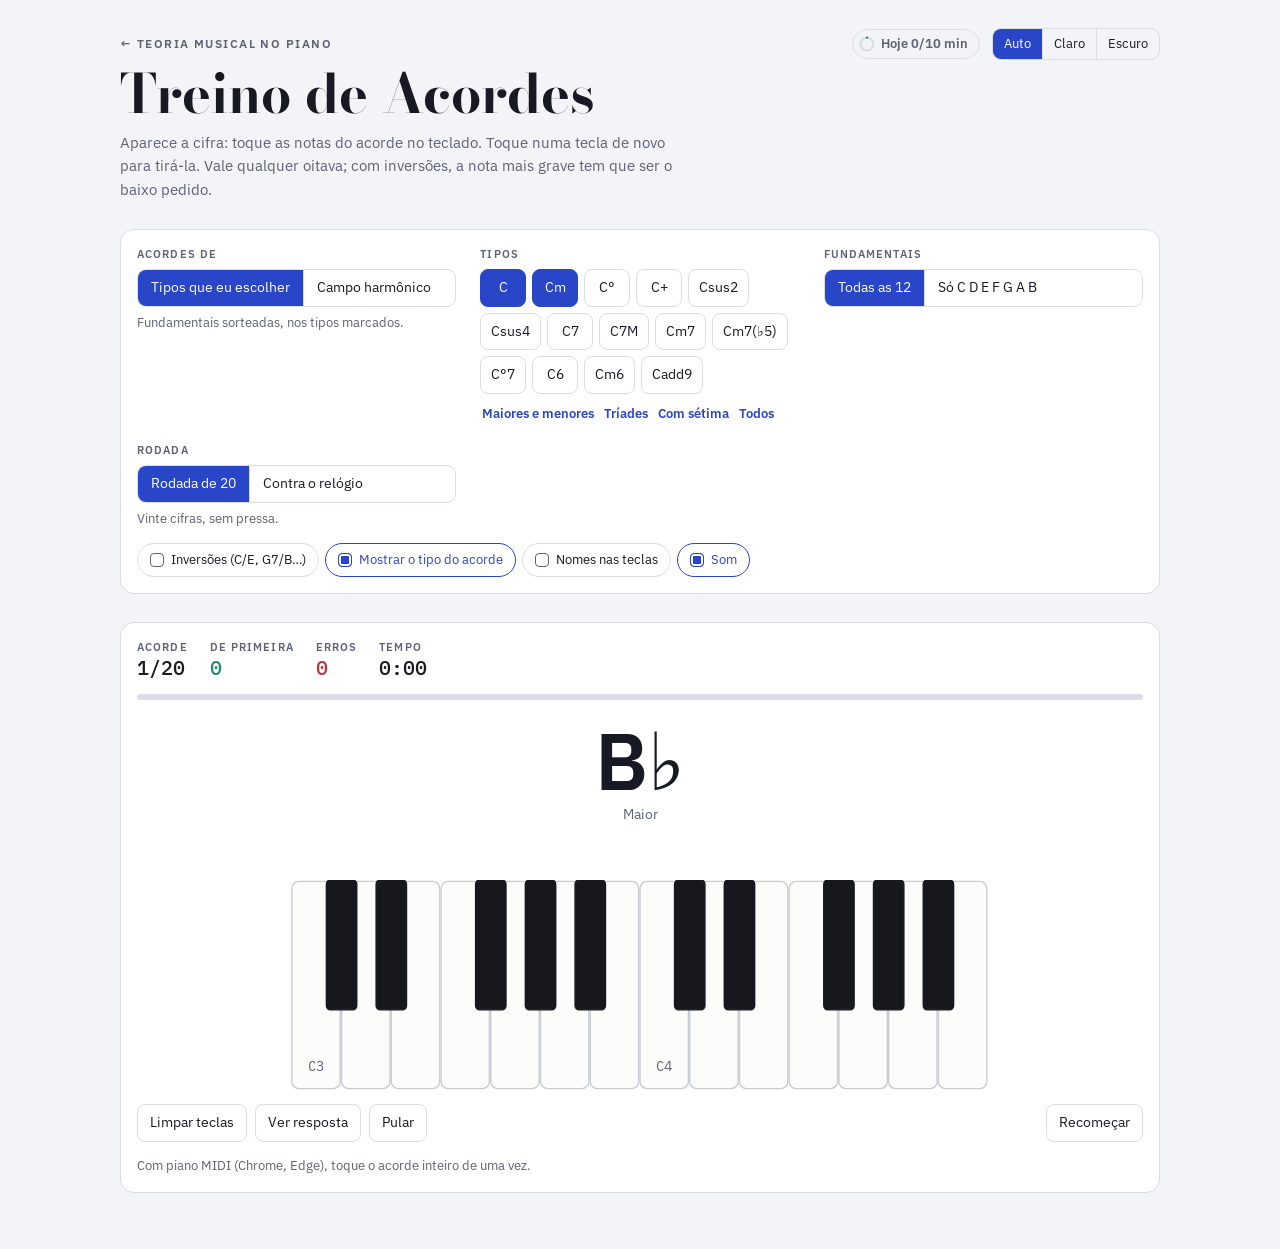
==== commit 25ccbabc: "Progressões no tempo, armadura de clave certa e correções da revisão Atraso na troca de acorde - Cam" ====
--- a/acordes.html
+++ b/acordes.html
@@ -168,7 +168,7 @@
     // Inversão: 3ª, 5ª ou 7ª no baixo (na add9, só 3ª ou 5ª); 0 = fundamental no baixo
     const options=t.k==='add9'?3:t.iv.length, inv=S.inv?Math.floor(Math.random()*options):0;
     const bass=inv?notes[inv]:null;
-    return {type:t,notes,pcs:new Set(notes.map(n=>n.pc)),bass,degree,cifra:niceT(rootName)+t.suf+(bass?'/'+bass.name:'')};
+    return {type:t,notes,pcs:new Set(notes.map(n=>n.pc)),bass,degree,cifra:notes[0].name+t.suf+(bass?'/'+bass.name:'')};
   }
   // Monte de acordes possíveis (fundamental + tipo, ou grau do campo): cada um sai uma vez antes de repetir.
   // A inversão é sorteada à parte.
@@ -257,8 +257,9 @@
     it.done=true; R.locked=true; Progress.log('acordes:cifra',it.tries===0);
     if(S.sound) playNotes(ms.slice().sort((a,b)=>a-b),{dur:1.3});
     $('cifra').className='cifra ok'; setFb((it.tries?'Isso! ':'Certo! ')+it.c.cifra+' = '+noteList(it.c),'ok');
-    R.i++; stats();
+    R.i++; stats(); const r=R;
     setTimeout(()=>{
+      if(R!==r) return; // recomeçou durante a pausa
       if(!timed()&&R.i>=TOTAL){R.end=Date.now(); finish(); return;}
       if(R.end) return;
       R.items.push({c:genChord(),tries:0}); R.revealed=false; R.locked=false; sel.clear(); show();
@@ -279,7 +280,7 @@
     stats(); $('done').hidden=false; $('done').scrollIntoView({behavior:'smooth',block:'start'});
   }
   $('clear').onclick=()=>{sel.clear();drawKeys();setFb('','');};
-  $('hint').onclick=()=>{if(!R||R.end) return; const it=cur(); if(!it.tries){it.tries=1;} R.revealed=true; setFb(it.c.cifra+' = '+noteList(it.c)+(it.c.bass?' (baixo em '+it.c.bass.sol+')':''),'err'); drawKeys(); stats();};
+  $('hint').onclick=()=>{if(!R||R.end||R.locked) return; const it=cur(); if(!it.tries){it.tries=1;} R.revealed=true; setFb(it.c.cifra+' = '+noteList(it.c)+(it.c.bass?' (baixo em '+it.c.bass.sol+')':''),'err'); drawKeys(); stats();};
   $('skip').onclick=()=>{if(!R||R.end||R.locked) return; const it=cur(); it.tries=Math.max(it.tries,1); R.errors++; it.done=true; Progress.log('acordes:cifra',false);
     R.i++; if(!timed()&&R.i>=TOTAL){R.end=Date.now();finish();return;} R.items.push({c:genChord(),tries:0}); R.revealed=false; sel.clear(); show(); stats();};
   $('restart').onclick=newRound;
@@ -304,7 +305,7 @@
     PRESETS.forEach(([l,v])=>pb.append(Object.assign(h('button',{type:'button',class:'link'},l),{onclick:()=>{S.types=v;save();controls();newRound();}})));
     seg($('roots'),[['todas','Todas as 12'],['naturais','Só C D E F G A B']],'roots');
     seg($('modes'),[['maior','Maior'],['menor','Menor']],'mode');
-    if(!SCALES[S.mode].tonics.includes(S.tonic)){const pc=parse(S.tonic).pc;S.tonic=SCALES[S.mode].tonics.find(t=>parse(t).pc===pc);}
+    if(!SCALES[S.mode].tonics.includes(S.tonic)){const pc=parse(S.tonic).pc;S.tonic=SCALES[S.mode].tonics.find(t=>parse(t).pc===pc);save();}
     seg($('sizes'),[['tri','Tríades'],['tet','Tétrades']],'size');
     seg($('tonics'),SCALES[S.mode].tonics.map(t=>[t,niceT(t)]),'tonic',{chips:true,mono:true});
     seg($('rounds'),[['count','Rodada de '+TOTAL],['clock','Contra o relógio']],'round');
@@ -312,7 +313,7 @@
     const ob=$('opts'); ob.innerHTML='';
     [['inv','Inversões (C/E, G7/B…)',true],['formula','Mostrar o tipo do acorde',false],['names','Nomes nas teclas',false],['sound','Som',false]].forEach(([k,l,restart])=>{
       const b=h('button',{type:'button',class:'toggle','aria-pressed':String(!!S[k])},l);
-      b.onclick=()=>{S[k]=!S[k];save();b.setAttribute('aria-pressed',String(S[k])); if(restart) newRound(); else {show();}};ob.append(b);});
+      b.onclick=()=>{S[k]=!S[k];save();b.setAttribute('aria-pressed',String(S[k])); if(restart) newRound(); else if(cur()) show(); else drawKeys();};ob.append(b);});
   }
 
   midi(m=>midiOn(m),n=>{if(n) $('midiInfo').textContent='Piano MIDI conectado: toque o acorde inteiro de uma vez.';},m=>held.delete(m));
